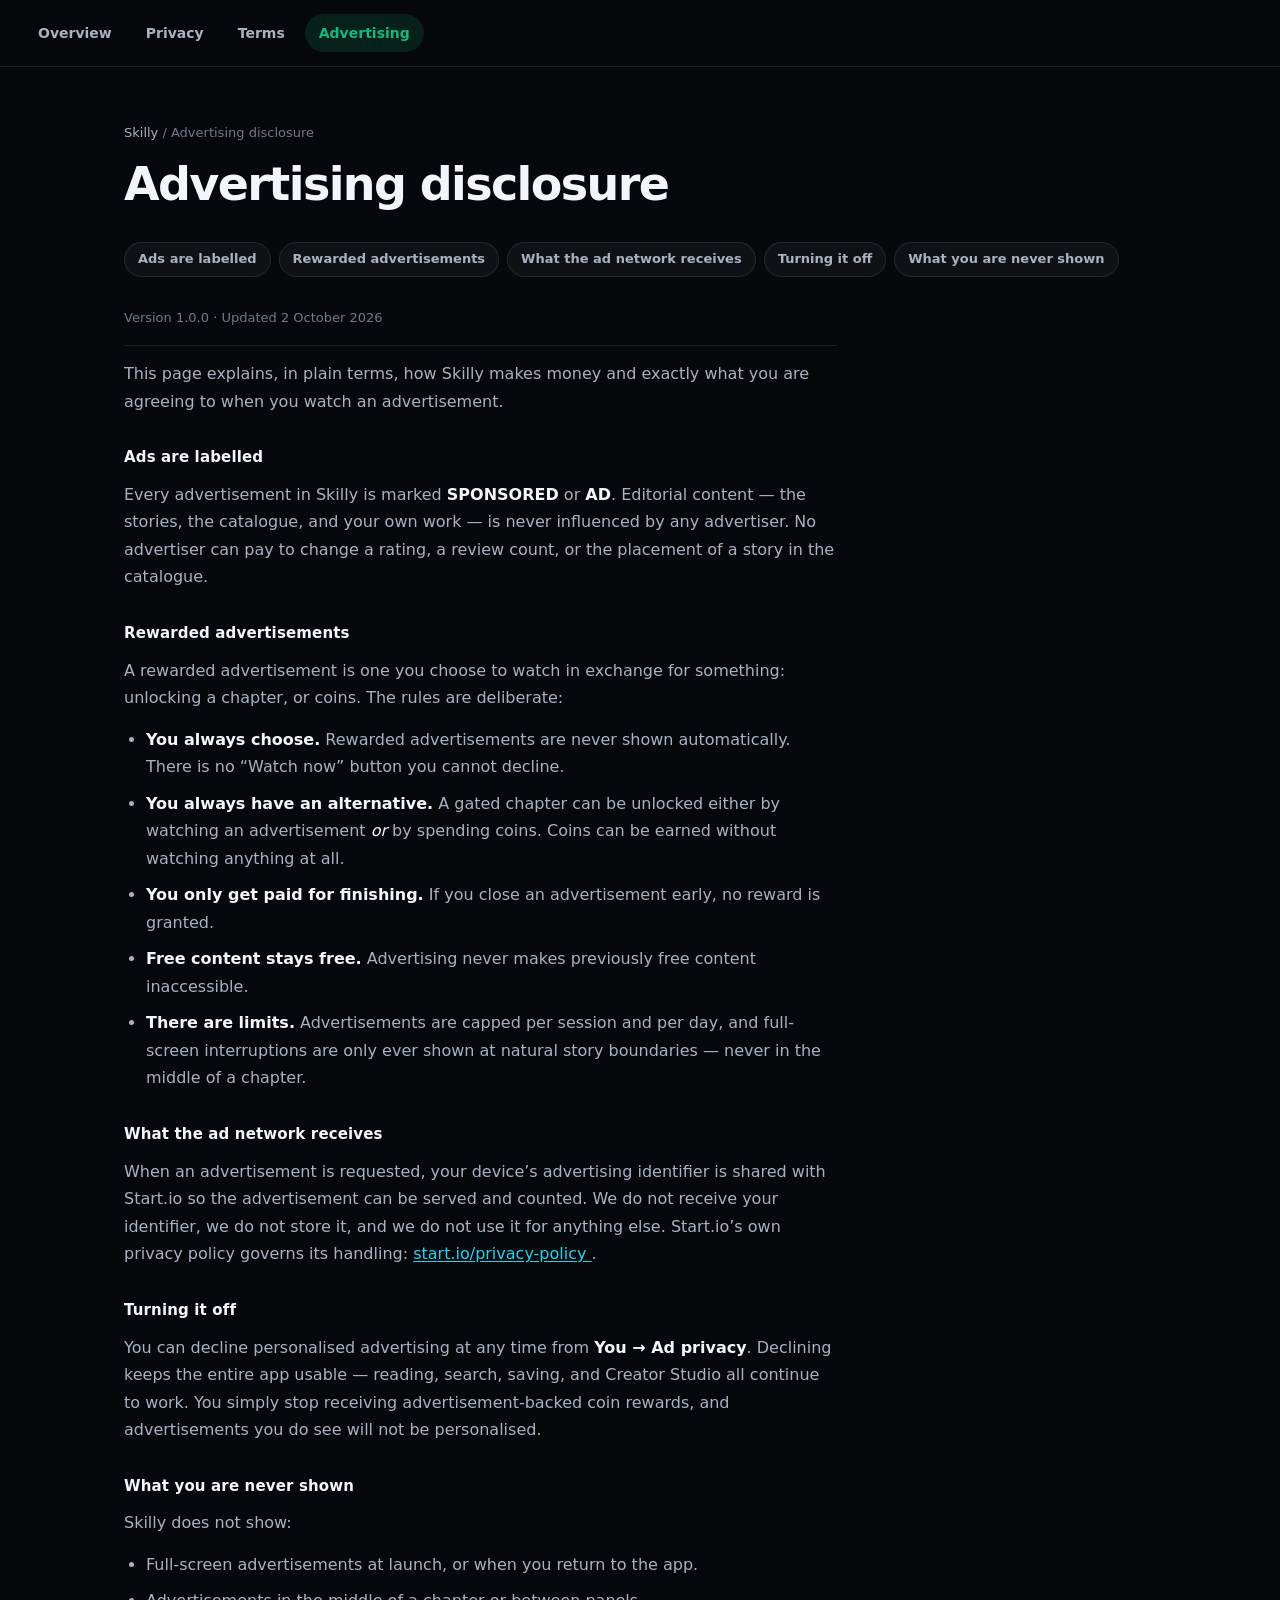
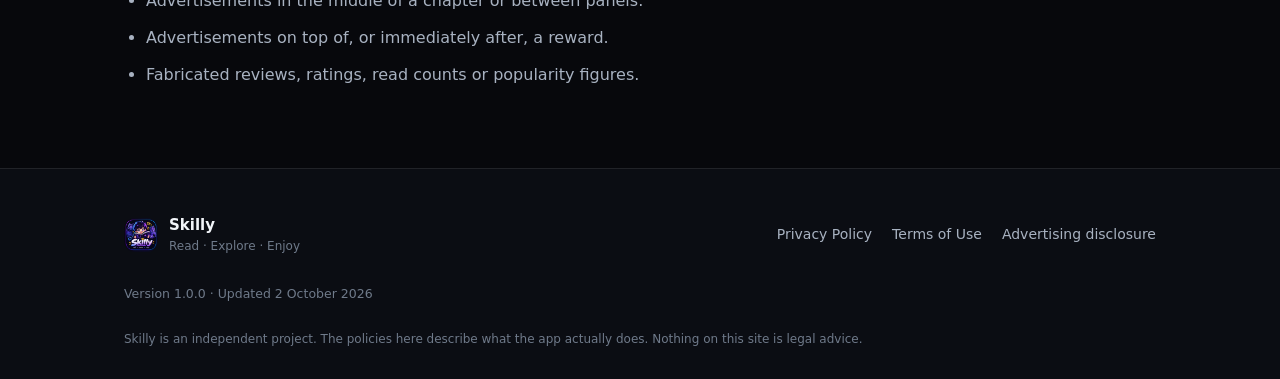
==== ads.html @ 0dd37e96 "Skilly website: privacy policy, terms, advertising disclosure, screenshots" ====
<!DOCTYPE html>
<html lang="en">
<head>
<meta charset="utf-8" />
<meta name="viewport" content="width=device-width, initial-scale=1" />
<title>Advertising disclosure — Skilly</title>
<meta name="description" content="How ads and rewards work in Skilly, and what you will never be shown." />
<meta property="og:title" content="Advertising disclosure — Skilly" />
<meta property="og:description" content="How ads and rewards work in Skilly, and what you will never be shown." />
<meta property="og:image" content="https://pgboyahpgr-commits.github.io/skilly/screenshots/01-discover.png" />
<meta property="og:type" content="website" />
<meta name="theme-color" content="#07080c" />
<link rel="icon" href="/logo-128.png" />
<link rel="stylesheet" href="/style.css" />
<link rel="canonical" href="https://pgboyahpgr-commits.github.io/skilly/ads.html" />
</head>
<body>

  <nav class="nav">
    <a href="/" class="">Overview</a>
    <a href="/privacy.html" class="">Privacy</a>
    <a href="/terms.html" class="">Terms</a>
    <a href="/ads.html" class="on">Advertising</a>
  </nav>

<div class="wrap">
  <div class="doc-head">
    <div class="crumb"><a href="/">Skilly</a> / Advertising disclosure</div>
    <h1>Advertising disclosure</h1>
  </div>
  <nav class="toc" aria-label="On this page"><a href="#s0">Ads are labelled</a><a href="#s1">Rewarded advertisements</a><a href="#s2">What the ad network receives</a><a href="#s3">Turning it off</a><a href="#s4">What you are never shown</a></nav>
  <article class="doc"><h2 class="t-title">How advertising works here</h2>
<p class="legal-updated">Version 1.0.0 · Updated 2 October 2026</p>

<p>
  This page explains, in plain terms, how Skilly makes money and exactly what
  you are agreeing to when you watch an advertisement.
</p>

<h3 id="s0">Ads are labelled</h3>
<p>
  Every advertisement in Skilly is marked <strong>SPONSORED</strong> or
  <strong>AD</strong>. Editorial content — the stories, the catalogue, and your
  own work — is never influenced by any advertiser. No advertiser can pay to
  change a rating, a review count, or the placement of a story in the catalogue.
</p>

<h3 id="s1">Rewarded advertisements</h3>
<p>
  A rewarded advertisement is one you choose to watch in exchange for something:
  unlocking a chapter, or coins. The rules are deliberate:
</p>
<ul>
  <li>
    <strong>You always choose.</strong> Rewarded advertisements are never shown
    automatically. There is no “Watch now” button you cannot decline.
  </li>
  <li>
    <strong>You always have an alternative.</strong> A gated chapter can be
    unlocked either by watching an advertisement <em>or</em> by spending coins.
    Coins can be earned without watching anything at all.
  </li>
  <li>
    <strong>You only get paid for finishing.</strong> If you close an
    advertisement early, no reward is granted.
  </li>
  <li>
    <strong>Free content stays free.</strong> Advertising never makes previously
    free content inaccessible.
  </li>
  <li>
    <strong>There are limits.</strong> Advertisements are capped per session and
    per day, and full-screen interruptions are only ever shown at natural
    story boundaries — never in the middle of a chapter.
  </li>
</ul>

<h3 id="s2">What the ad network receives</h3>
<p>
  When an advertisement is requested, your device’s advertising identifier is
  shared with Start.io so the advertisement can be served and counted. We do not
  receive your identifier, we do not store it, and we do not use it for anything
  else. Start.io’s own privacy policy governs its handling:
  <a href="https://www.start.io/privacy-policy/" target="_blank" rel="noopener noreferrer">
    start.io/privacy-policy
  </a>.
</p>

<h3 id="s3">Turning it off</h3>
<p>
  You can decline personalised advertising at any time from
  <strong>You → Ad privacy</strong>. Declining keeps the entire app usable —
  reading, search, saving, and Creator Studio all continue to work. You simply
  stop receiving advertisement-backed coin rewards, and advertisements you do see
  will not be personalised.
</p>

<h3 id="s4">What you are never shown</h3>
<p>Skilly does not show:</p>
<ul>
  <li>Full-screen advertisements at launch, or when you return to the app.</li>
  <li>Advertisements in the middle of a chapter or between panels.</li>
  <li>Advertisements on top of, or immediately after, a reward.</li>
  <li>Fabricated reviews, ratings, read counts or popularity figures.</li>
</ul></article>
</div>


  <footer class="foot">
    <div class="foot-inner">
      <div class="foot-brand">
        <img src="/logo-128.png" alt="" width="34" height="34" />
        <div>
          <strong>Skilly</strong>
          <span>Read · Explore · Enjoy</span>
        </div>
      </div>
      <nav class="foot-links">
        <a href="/privacy.html">Privacy Policy</a>
        <a href="/terms.html">Terms of Use</a>
        <a href="/ads.html">Advertising disclosure</a>
      </nav>
      <p class="foot-note">
        Version 1.0.0 · Updated 2 October 2026
      </p>
    </div>
    <p class="foot-legal">
      Skilly is an independent project. The policies here describe what the app
      actually does. Nothing on this site is legal advice.
    </p>
  </footer>
</body>
</html>
---- style.css ----
:root {
  --bg: #07080c;
  --bg-2: #0b0d13;
  --surface: rgba(255,255,255,.038);
  --surface-2: rgba(255,255,255,.06);
  --line: rgba(255,255,255,.09);
  --line-strong: rgba(255,255,255,.16);
  --text: #f2f5f9;
  --text-2: #a8b2c1;
  --text-3: #6f7a8a;
  --accent: #10b981;
  --accent-2: #22d3ee;
  --violet: #a78bfa;
  --amber: #f59e0b;
  --grad: linear-gradient(135deg,#34d399 0%,#22d3ee 100%);
  --radius: 16px;
}
*,*::before,*::after { box-sizing:border-box; margin:0; padding:0; }
html { scroll-behavior:smooth; }
body {
  background: var(--bg);
  color: var(--text);
  font-family: 'Segoe UI', system-ui, -apple-system, sans-serif;
  font-size: 16px;
  line-height: 1.6;
  -webkit-font-smoothing: antialiased;
}
img { display:block; max-width:100%; }
a { color: var(--accent-2); text-decoration:none; }
a:hover { text-decoration: underline; text-underline-offset:3px; }
:focus-visible { outline:2px solid var(--accent-2); outline-offset:3px; border-radius:6px; }

.wrap { width:100%; max-width:1080px; margin:0 auto; padding:0 24px; }

/* ---- nav ---- */
.nav {
  position:sticky; top:0; z-index:50;
  display:flex; gap:6px; align-items:center;
  padding:14px 24px;
  background: rgba(7,8,12,.82);
  backdrop-filter: blur(18px) saturate(140%);
  border-bottom:1px solid var(--line);
}
.nav a {
  padding:8px 14px; border-radius:999px;
  color:var(--text-2); font-size:14px; font-weight:600;
  transition: background .15s, color .15s;
}
.nav a:hover { background:var(--surface); color:var(--text); text-decoration:none; }
.nav a.on { background:rgba(16,185,129,.14); color:var(--accent); }

/* ---- hero ---- */
.hero { position:relative; padding:76px 0 56px; overflow:hidden; }
.hero::before {
  content:''; position:absolute; inset:-40% 0 auto; height:520px;
  background: radial-gradient(closest-side, rgba(139,92,246,.20), transparent 72%);
  filter: blur(50px); pointer-events:none;
}
/* Grid, not flex. With three fixed-width phones in a flex row the phones
   refuse to shrink, so the copy column collapses to ~230px and the tagline
   wraps one word per line. minmax(0,1fr) lets each column keep its share. */
.hero-inner {
  position:relative;
  display:grid; grid-template-columns: minmax(0,1.1fr) minmax(0,1fr);
  gap:48px; align-items:center;
}
.hero-copy { min-width:0; }
.brandline { display:flex; align-items:center; gap:14px; margin-bottom:22px; }
.brandline img {
  width:58px; height:58px; flex:0 0 auto;
  border-radius:15px; box-shadow:0 10px 30px rgba(0,0,0,.5);
}
.brandline h1 { font-size:32px; font-weight:850; letter-spacing:-.035em; line-height:1.12; }
.brandline .tag { font-size:12.5px; color:var(--text-3); font-weight:600; white-space:nowrap; }

h1 { font-size:clamp(30px,5vw,46px); font-weight:850; letter-spacing:-.035em; line-height:1.08; }
.lede { font-size:18px; color:var(--text-2); margin:18px 0 26px; max-width:56ch; }
.cta { display:flex; gap:12px; flex-wrap:wrap; }
.btn {
  display:inline-flex; align-items:center; gap:8px;
  padding:13px 22px; border-radius:999px;
  font-size:15px; font-weight:700;
  transition: transform .14s cubic-bezier(.22,1,.36,1), background .15s;
}
.btn:active { transform:scale(.97); }
.btn-primary { background:var(--grad); color:#04120c; }
.btn-ghost { background:var(--surface); border:1px solid var(--line); color:var(--text); }
.btn:hover { text-decoration:none; }

/* ---- phones ----
   Overlapping rather than gapped: two phones stacked with a negative margin
   read as depth and cost no extra horizontal width, which is what keeps the
   copy column from being squeezed. */
.phones { display:flex; justify-content:center; align-items:center; min-width:0; }
.phones img {
  width:min(232px, 48%); border-radius:26px;
  box-shadow:0 30px 70px rgba(0,0,0,.6);
  transition: transform .25s cubic-bezier(.22,1,.36,1);
}
.phones img:nth-child(2) { margin-left:-52px; transform:translateY(-26px); z-index:1; }
.phones img:nth-child(2):hover { transform:translateY(-30px) scale(1.02); }

/* ---- sections ---- */
section { padding:64px 0 72px; }
.sec-head { margin-bottom:28px; }
.sec-head .eyebrow {
  font-size:11px; font-weight:800; letter-spacing:.1em; text-transform:uppercase;
  color:var(--accent);
}
.sec-head h2 { font-size:clamp(22px,3.4vw,30px); font-weight:800; letter-spacing:-.03em; margin-top:8px; }
.sec-head p { color:var(--text-2); margin-top:10px; max-width:64ch; }

.grid { display:grid; grid-template-columns:repeat(auto-fit,minmax(250px,1fr)); gap:16px; }
.card {
  padding:20px; border-radius:var(--radius);
  background:var(--surface); border:1px solid var(--line);
}
.card h3 { font-size:16px; font-weight:750; letter-spacing:-.015em; margin-bottom:7px; }
.card p { font-size:14.5px; color:var(--text-2); }
.card .num {
  display:inline-grid; place-items:center;
  width:28px; height:28px; border-radius:9px; margin-bottom:12px;
  background:rgba(16,185,129,.14); color:var(--accent);
  font-size:13px; font-weight:800;
}

/* Fixed column count rather than auto-fit. There are exactly eight
   screenshots, and auto-fit resolves to five columns at desktop width - which
   fills the first row and strands three in the second, leaving a dead gap
   beside them. Four columns divides evenly into two full rows. */
.shots { display:grid; grid-template-columns: repeat(4, minmax(0,1fr)); gap:22px; padding-bottom:20px; }
.shot img {
  width:100%; border-radius:20px;
  box-shadow:0 20px 48px rgba(0,0,0,.5);
  transition:transform .25s cubic-bezier(.22,1,.36,1);
}
.shot:hover img { transform:translateY(-5px); }
.shot figcaption { font-size:13px; color:var(--text-3); margin-top:11px; }

/* ---- honesty banner ---- */
.honest {
  display:flex; gap:14px; align-items:flex-start;
  padding:20px 22px; border-radius:var(--radius);
  background:rgba(245,158,11,.07);
  border:1px solid rgba(245,158,11,.24);
  margin:32px 0;
}
.honest strong { color:var(--amber); }
.honest p { font-size:14.5px; color:var(--text-2); }
.honest .ico { font-size:20px; line-height:1.3; }

/* ---- policy pages ---- */
.doc-head { padding:56px 0 8px; }
.doc-head h1 { margin-bottom:10px; }
.doc-head .crumb { font-size:13px; color:var(--text-3); margin-bottom:16px; }
.doc-head .crumb a { color:var(--text-2); }
.doc {
  max-width:70ch; padding-bottom:24px;
  font-size:16px; line-height:1.72; color:var(--text-2);
}
.doc h2 { display:none; }
.doc h3 {
  font-size:15px; font-weight:780; letter-spacing:.01em; color:var(--text);
  margin:30px 0 10px;
}
.doc p { margin-bottom:14px; }
.doc ul { margin:0 0 16px; padding-left:22px; }
.doc li { margin-bottom:9px; }
.doc strong { color:var(--text); font-weight:700; }
.doc em { color:var(--text); font-style:italic; }
.doc a { text-decoration:underline; text-underline-offset:2px; }
.legal-updated {
  font-size:13px !important; color:var(--text-3) !important;
  padding-bottom:16px; margin-bottom:8px;
  border-bottom:1px solid var(--line);
}

.toc {
  display:flex; flex-wrap:wrap; gap:8px;
  margin:0 0 30px; padding:14px 0 0;
}
.toc a {
  padding:6px 13px; border-radius:999px;
  background:var(--surface); border:1px solid var(--line);
  font-size:13px; color:var(--text-2); font-weight:600;
}
.toc a:hover { background:var(--surface-2); color:var(--text); text-decoration:none; }

/* ---- footer ---- */
.foot { border-top:1px solid var(--line); margin-top:40px; padding:44px 0 30px; background:var(--bg-2); }
.foot-inner {
  width:100%; max-width:1080px; margin:0 auto; padding:0 24px;
  display:flex; gap:28px; align-items:center; flex-wrap:wrap;
}
.foot-brand { display:flex; align-items:center; gap:11px; }
.foot-brand img { border-radius:11px; }
.foot-brand strong { display:block; font-size:15px; font-weight:800; }
.foot-brand span { display:block; font-size:12px; color:var(--text-3); }
.foot-links { display:flex; gap:20px; flex-wrap:wrap; margin-left:auto; }
.foot-links a { font-size:14px; color:var(--text-2); }
.foot-note { width:100%; font-size:12.5px; color:var(--text-3); margin:0; }
.foot-legal {
  width:100%; max-width:1080px; margin:26px auto 0; padding:0 24px;
  font-size:12px; color:var(--text-3); line-height:1.6;
}

@media (max-width:1080px) {
  .shots { grid-template-columns: repeat(3, minmax(0,1fr)); }
}
@media (max-width:860px) {
  /* Single column, phones first. flex-direction does nothing here now that the
     hero is a grid - the explicit grid-template-columns is what stacks it. */
  .hero-inner { grid-template-columns: minmax(0,1fr); gap:36px; }
  .phones { order:-1; }
  .phones img { width:min(210px, 44%); }
  .foot-links { margin-left:0; }
}
@media (max-width:640px) {
  section { padding:48px 0 56px; }
  .shots { grid-template-columns: repeat(2, minmax(0,1fr)); gap:16px; }
  .nav { padding:12px 16px; gap:2px; }
  .nav a { padding:7px 11px; font-size:13px; }
}
@media (prefers-reduced-motion:reduce) {
  *,*::before,*::after { transition-duration:.01ms !important; animation-duration:.01ms !important; scroll-behavior:auto !important; }
}
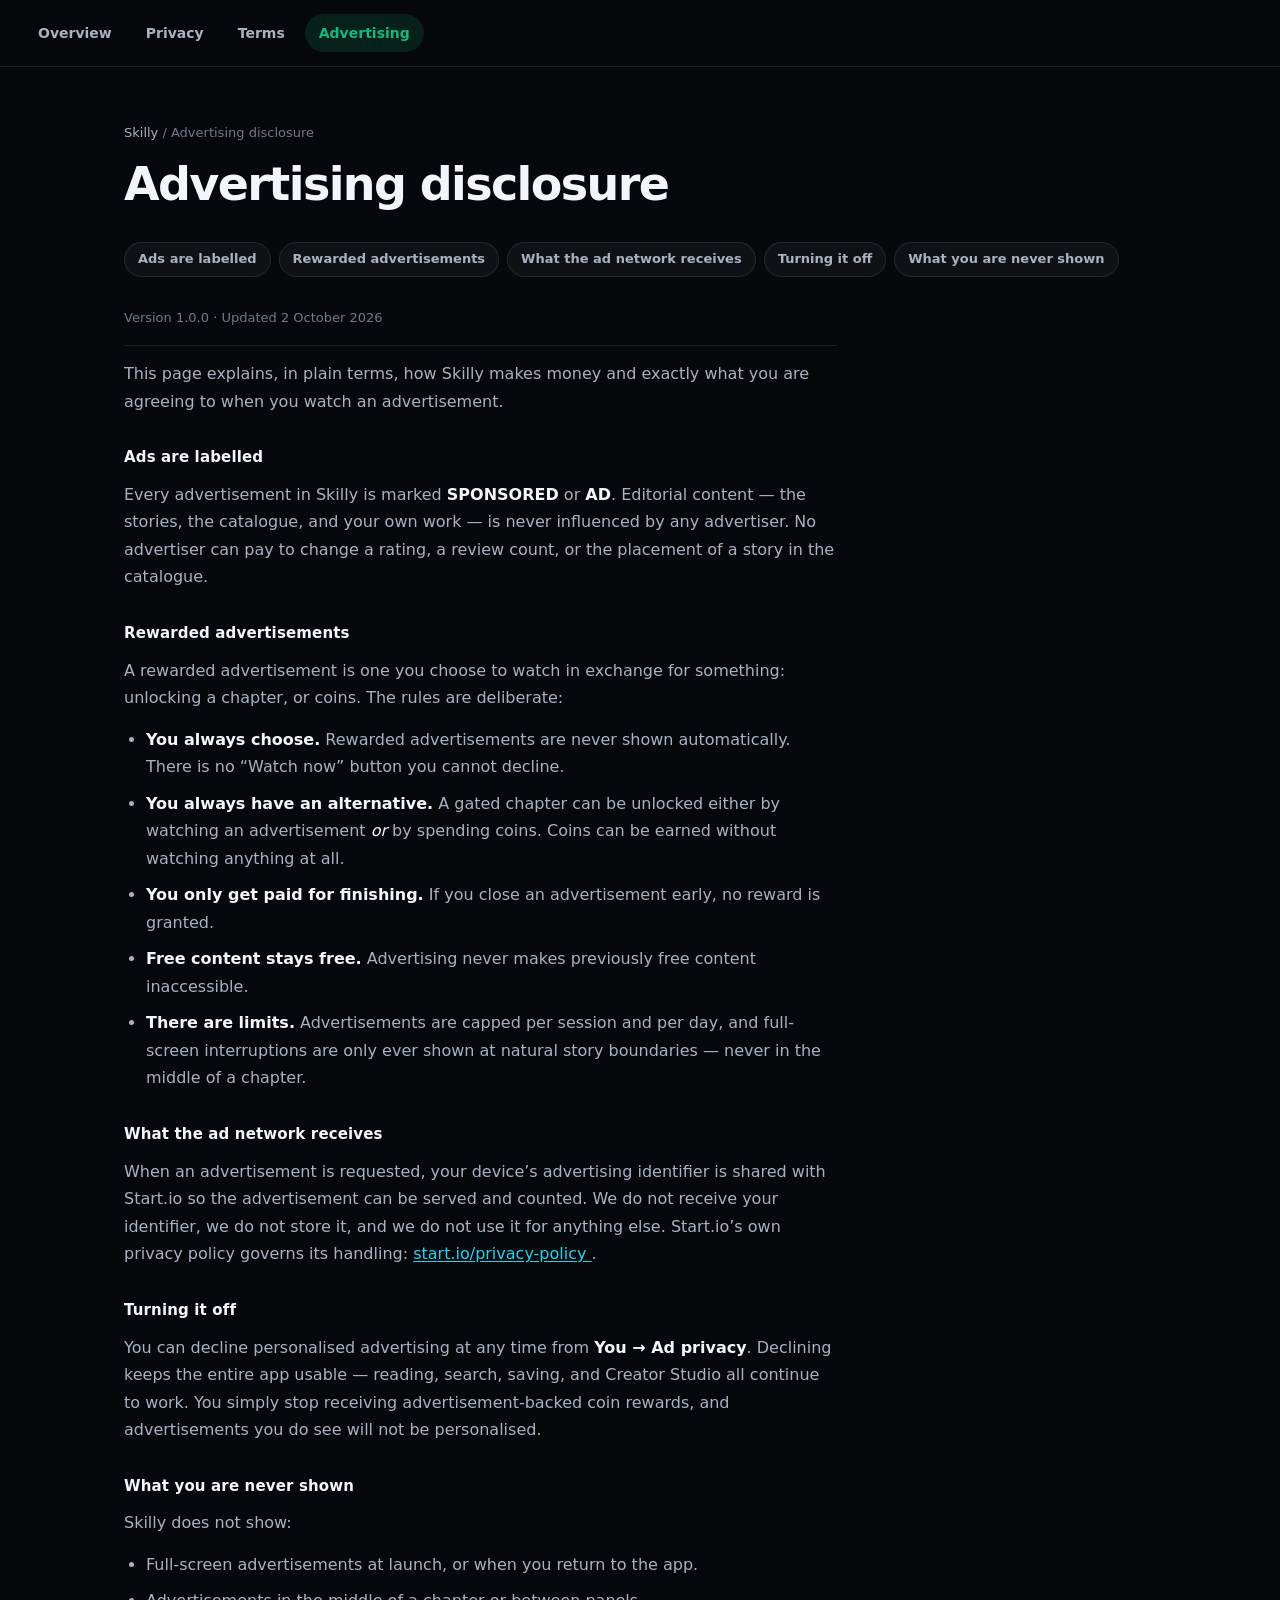
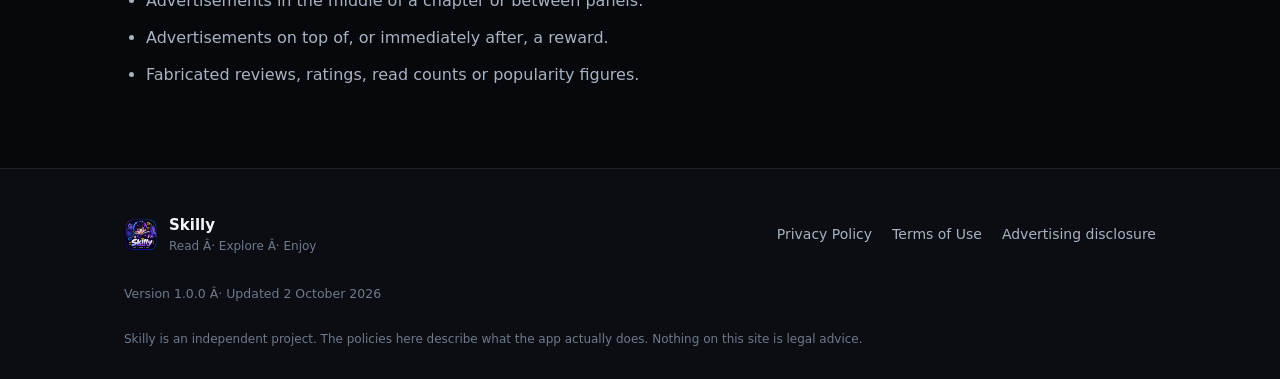
==== commit de2ec65d: "Fix asset paths: document-relative instead of root-absolute GitHub Pages serves project sites from a" ====
--- a/ads.html
+++ b/ads.html
@@ -3,29 +3,29 @@
 <head>
 <meta charset="utf-8" />
 <meta name="viewport" content="width=device-width, initial-scale=1" />
-<title>Advertising disclosure — Skilly</title>
+<title>Advertising disclosure â€” Skilly</title>
 <meta name="description" content="How ads and rewards work in Skilly, and what you will never be shown." />
-<meta property="og:title" content="Advertising disclosure — Skilly" />
+<meta property="og:title" content="Advertising disclosure â€” Skilly" />
 <meta property="og:description" content="How ads and rewards work in Skilly, and what you will never be shown." />
 <meta property="og:image" content="https://pgboyahpgr-commits.github.io/skilly/screenshots/01-discover.png" />
 <meta property="og:type" content="website" />
 <meta name="theme-color" content="#07080c" />
-<link rel="icon" href="/logo-128.png" />
-<link rel="stylesheet" href="/style.css" />
+<link rel="icon" href="logo-128.png" />
+<link rel="stylesheet" href="style.css" />
 <link rel="canonical" href="https://pgboyahpgr-commits.github.io/skilly/ads.html" />
 </head>
 <body>
 
   <nav class="nav">
-    <a href="/" class="">Overview</a>
-    <a href="/privacy.html" class="">Privacy</a>
-    <a href="/terms.html" class="">Terms</a>
-    <a href="/ads.html" class="on">Advertising</a>
+    <a href="" class="">Overview</a>
+    <a href="privacy.html" class="">Privacy</a>
+    <a href="terms.html" class="">Terms</a>
+    <a href="ads.html" class="on">Advertising</a>
   </nav>
 
 <div class="wrap">
   <div class="doc-head">
-    <div class="crumb"><a href="/">Skilly</a> / Advertising disclosure</div>
+    <div class="crumb"><a href="">Skilly</a> / Advertising disclosure</div>
     <h1>Advertising disclosure</h1>
   </div>
   <nav class="toc" aria-label="On this page"><a href="#s0">Ads are labelled</a><a href="#s1">Rewarded advertisements</a><a href="#s2">What the ad network receives</a><a href="#s3">Turning it off</a><a href="#s4">What you are never shown</a></nav>
@@ -109,19 +109,19 @@
   <footer class="foot">
     <div class="foot-inner">
       <div class="foot-brand">
-        <img src="/logo-128.png" alt="" width="34" height="34" />
+        <img src="logo-128.png" alt="" width="34" height="34" />
         <div>
           <strong>Skilly</strong>
-          <span>Read · Explore · Enjoy</span>
+          <span>Read Â· Explore Â· Enjoy</span>
         </div>
       </div>
       <nav class="foot-links">
-        <a href="/privacy.html">Privacy Policy</a>
-        <a href="/terms.html">Terms of Use</a>
-        <a href="/ads.html">Advertising disclosure</a>
+        <a href="privacy.html">Privacy Policy</a>
+        <a href="terms.html">Terms of Use</a>
+        <a href="ads.html">Advertising disclosure</a>
       </nav>
       <p class="foot-note">
-        Version 1.0.0 · Updated 2 October 2026
+        Version 1.0.0 Â· Updated 2 October 2026
       </p>
     </div>
     <p class="foot-legal">
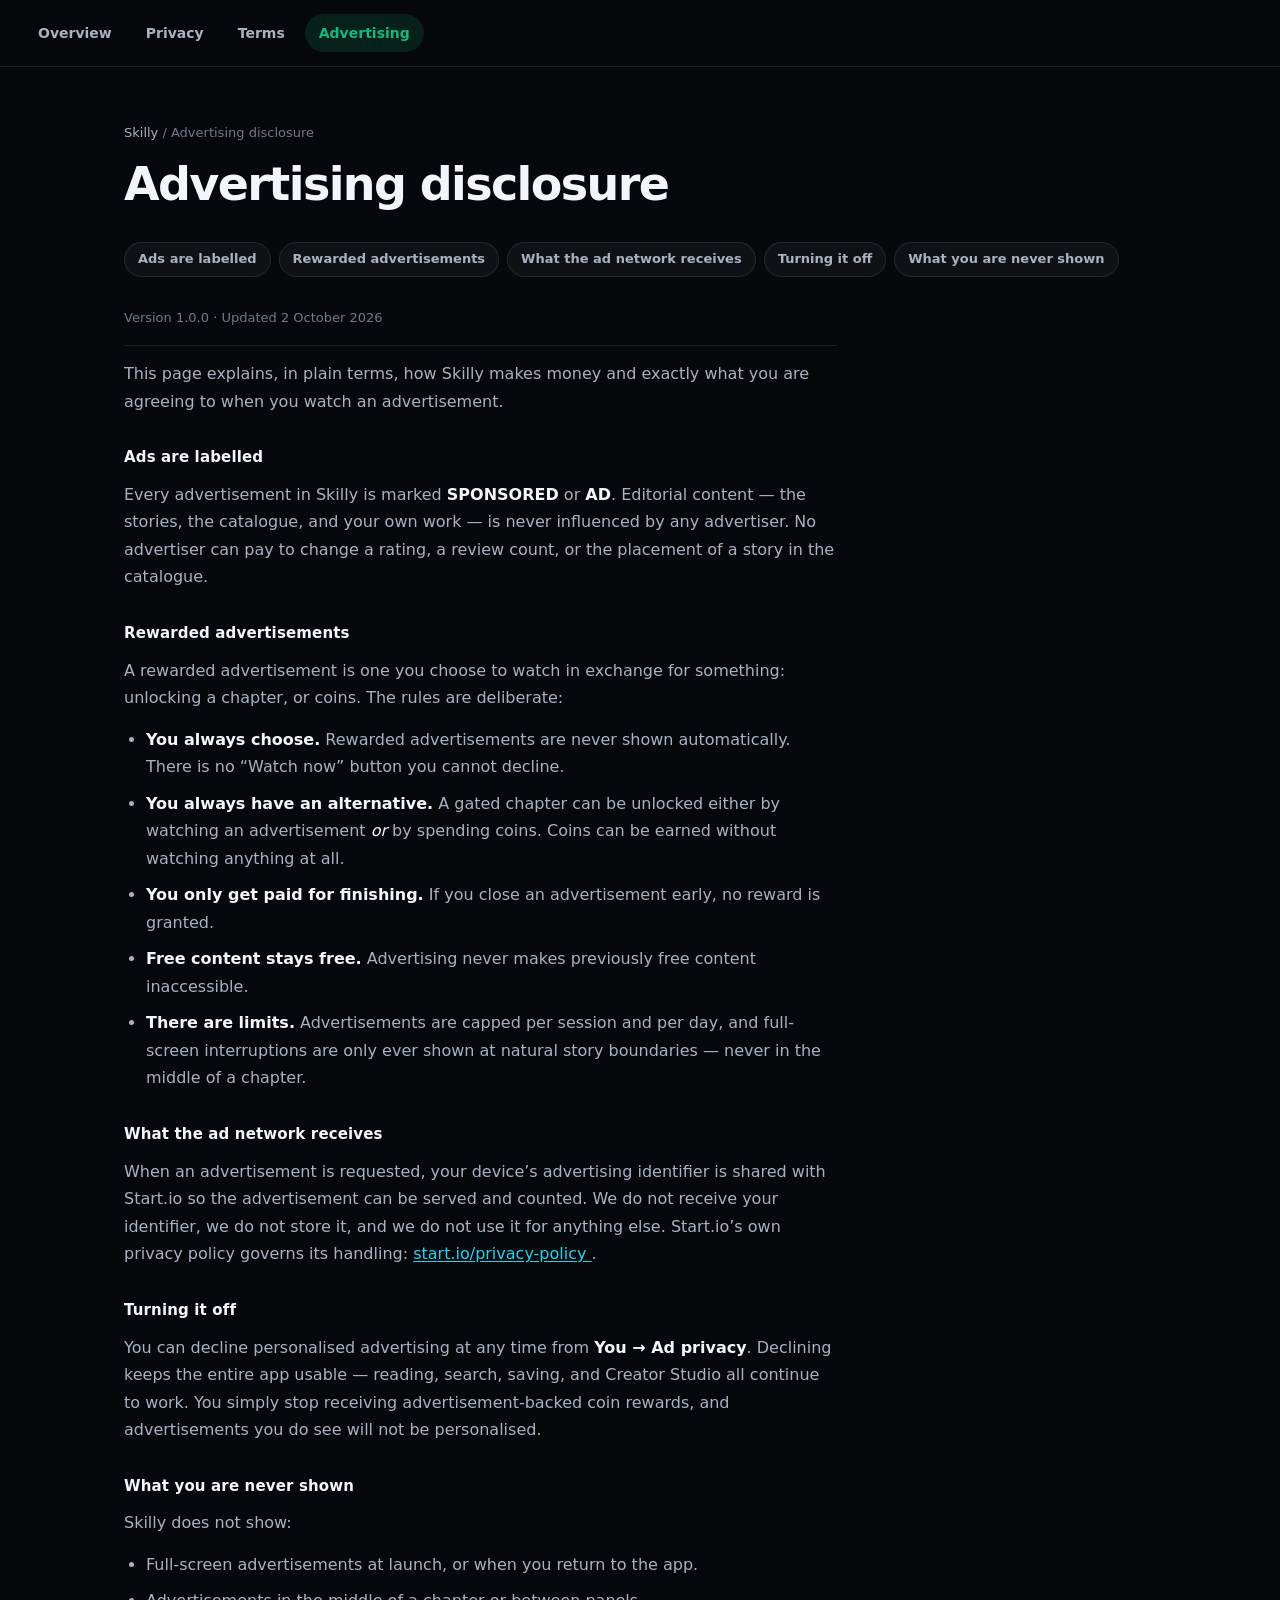
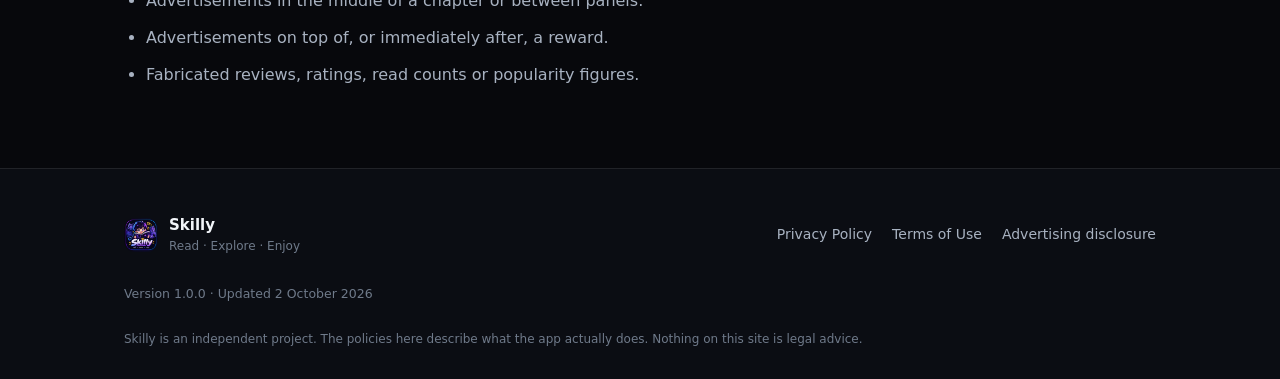
==== commit 5077ddcc: "Repair mojibake in policy captions and section text A PowerShell Get-Content/Set-Content round trip " ====
--- a/ads.html
+++ b/ads.html
@@ -3,9 +3,9 @@
 <head>
 <meta charset="utf-8" />
 <meta name="viewport" content="width=device-width, initial-scale=1" />
-<title>Advertising disclosure â€” Skilly</title>
+<title>Advertising disclosure — Skilly</title>
 <meta name="description" content="How ads and rewards work in Skilly, and what you will never be shown." />
-<meta property="og:title" content="Advertising disclosure â€” Skilly" />
+<meta property="og:title" content="Advertising disclosure — Skilly" />
 <meta property="og:description" content="How ads and rewards work in Skilly, and what you will never be shown." />
 <meta property="og:image" content="https://pgboyahpgr-commits.github.io/skilly/screenshots/01-discover.png" />
 <meta property="og:type" content="website" />
@@ -112,7 +112,7 @@
         <img src="logo-128.png" alt="" width="34" height="34" />
         <div>
           <strong>Skilly</strong>
-          <span>Read Â· Explore Â· Enjoy</span>
+          <span>Read · Explore · Enjoy</span>
         </div>
       </div>
       <nav class="foot-links">
@@ -121,7 +121,7 @@
         <a href="ads.html">Advertising disclosure</a>
       </nav>
       <p class="foot-note">
-        Version 1.0.0 Â· Updated 2 October 2026
+        Version 1.0.0 · Updated 2 October 2026
       </p>
     </div>
     <p class="foot-legal">
